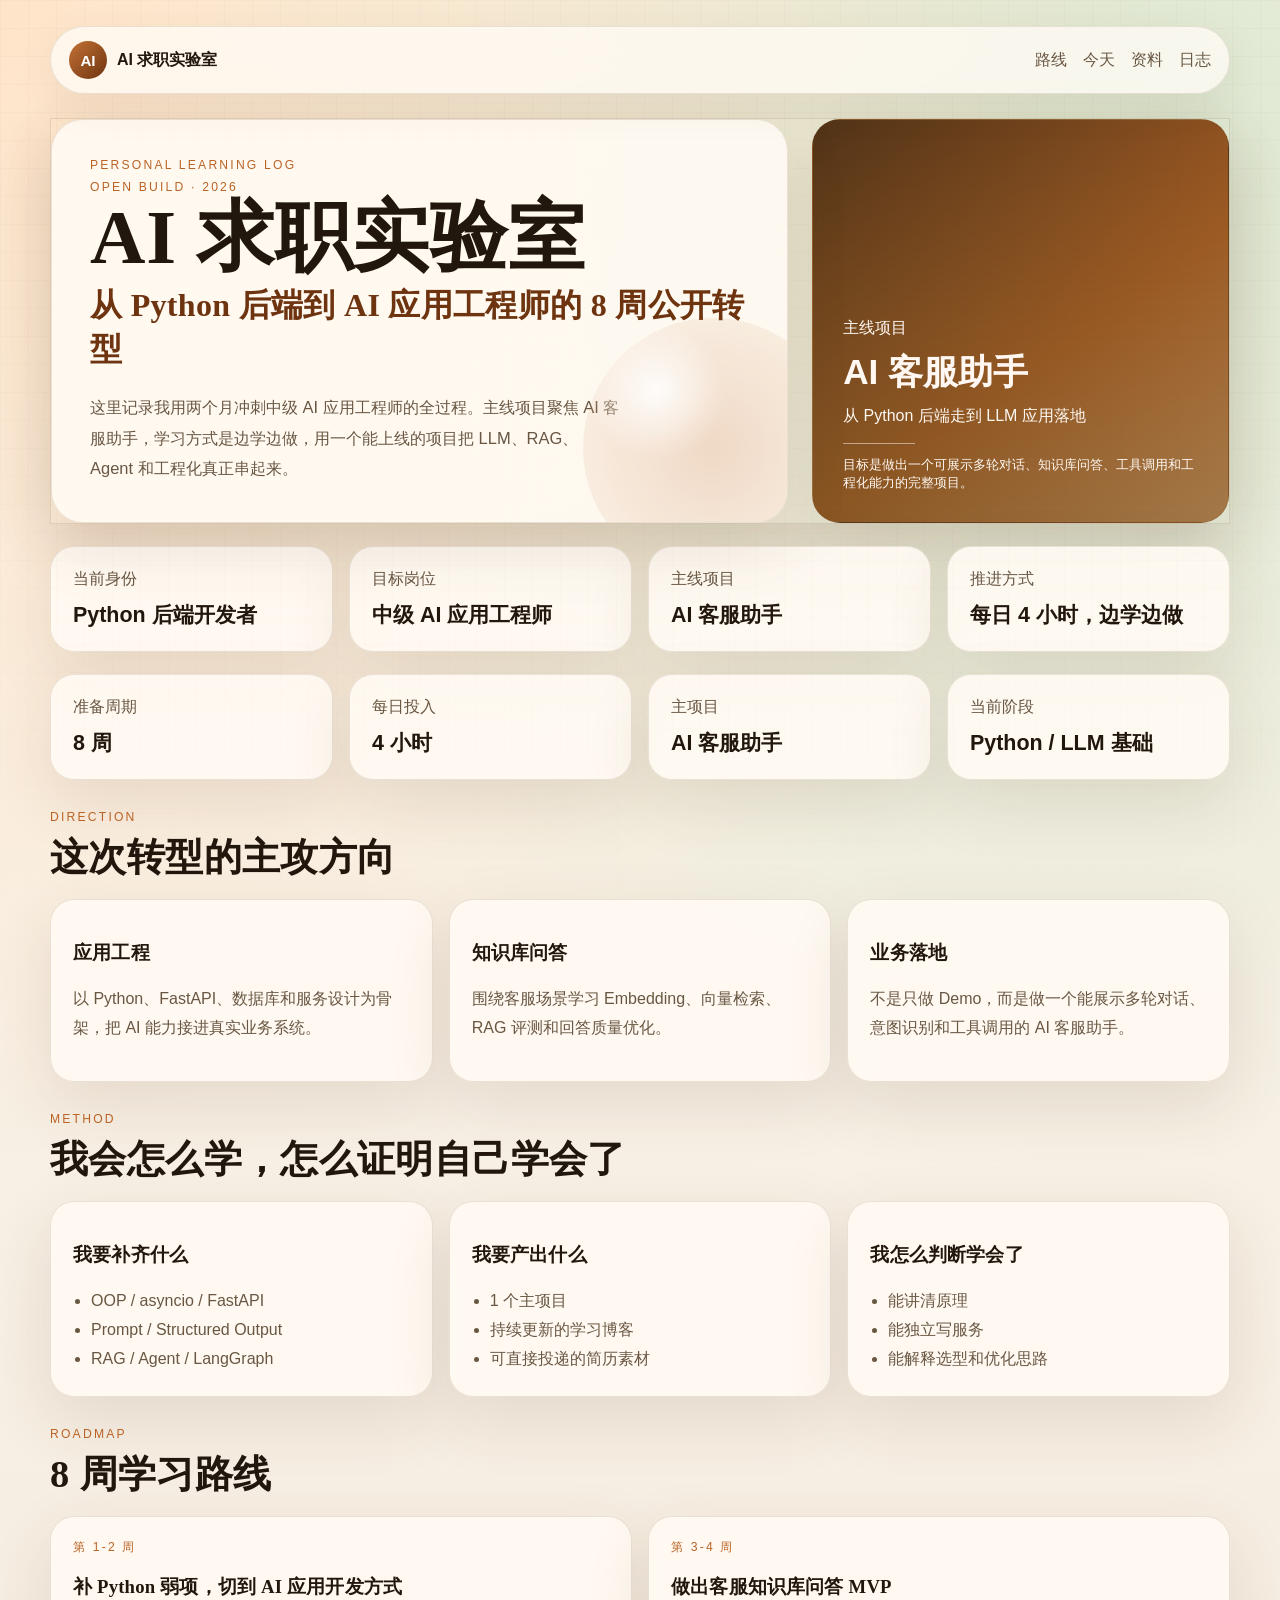
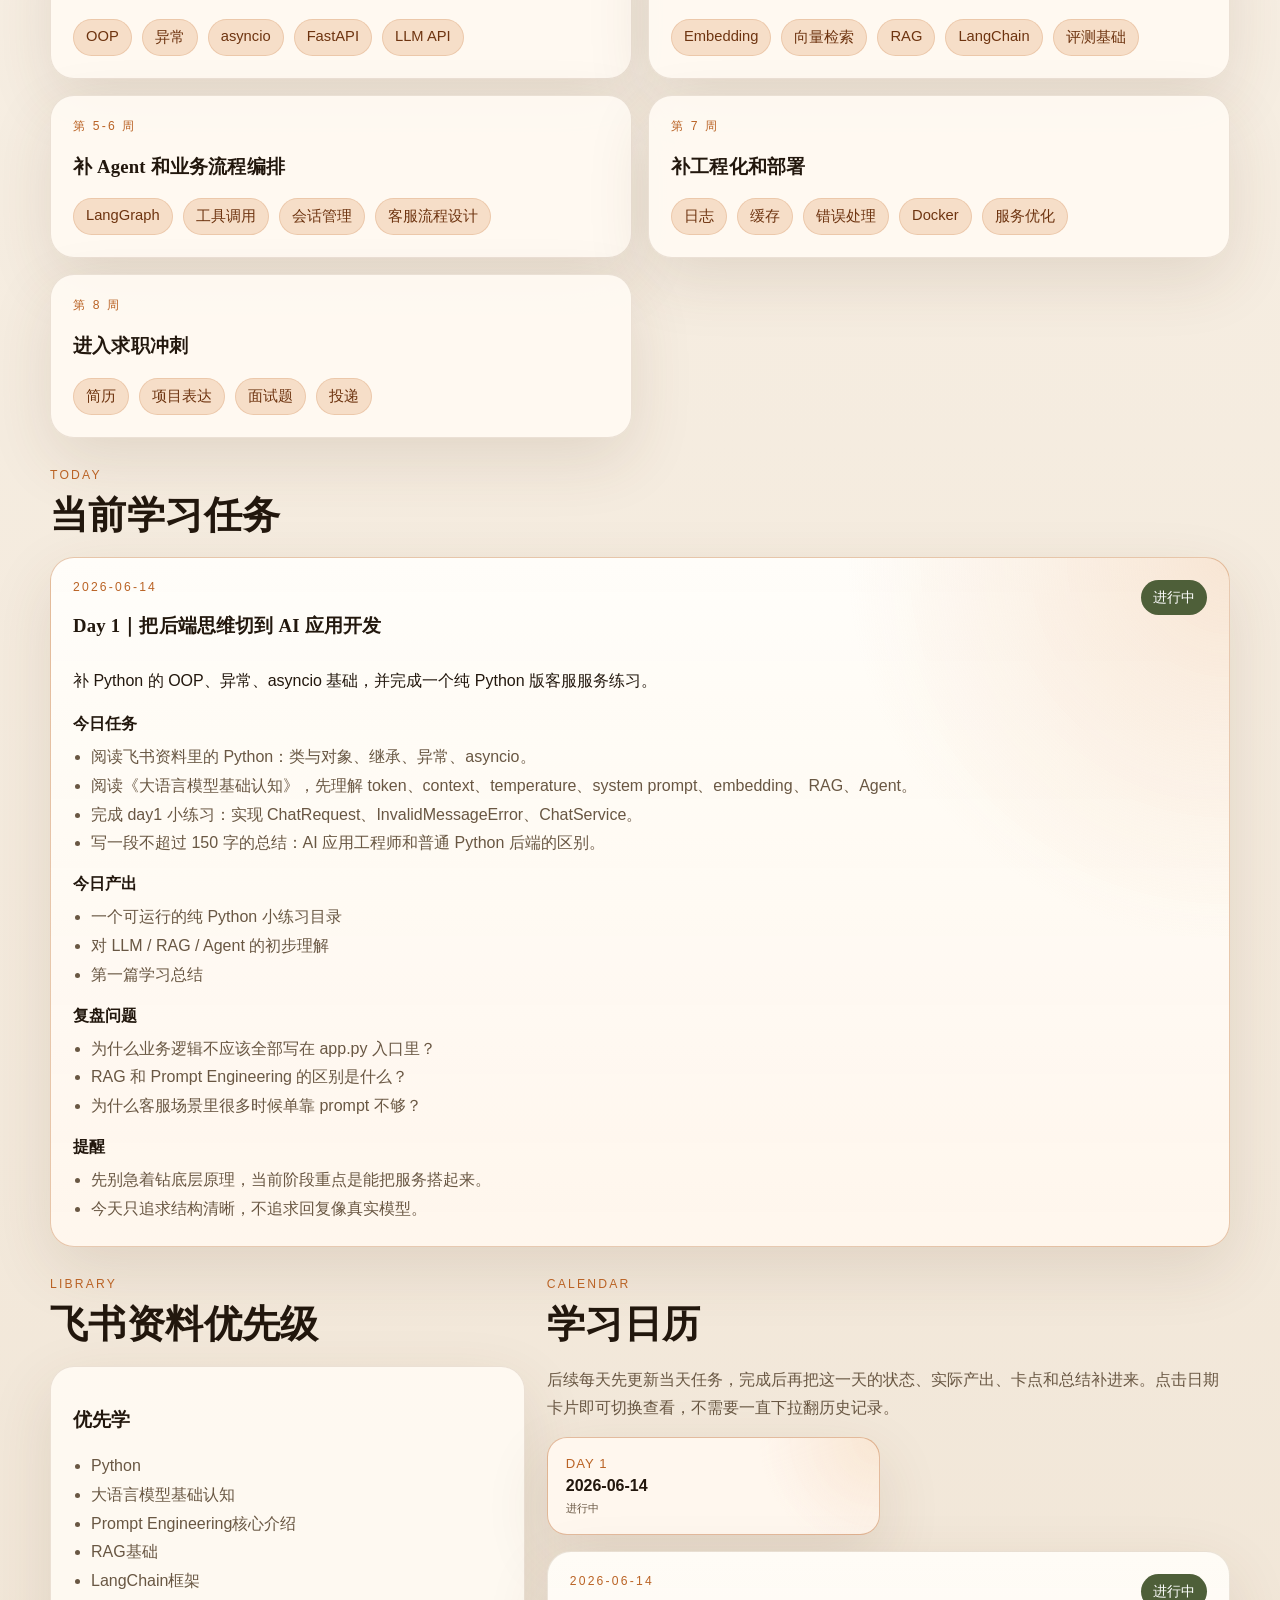
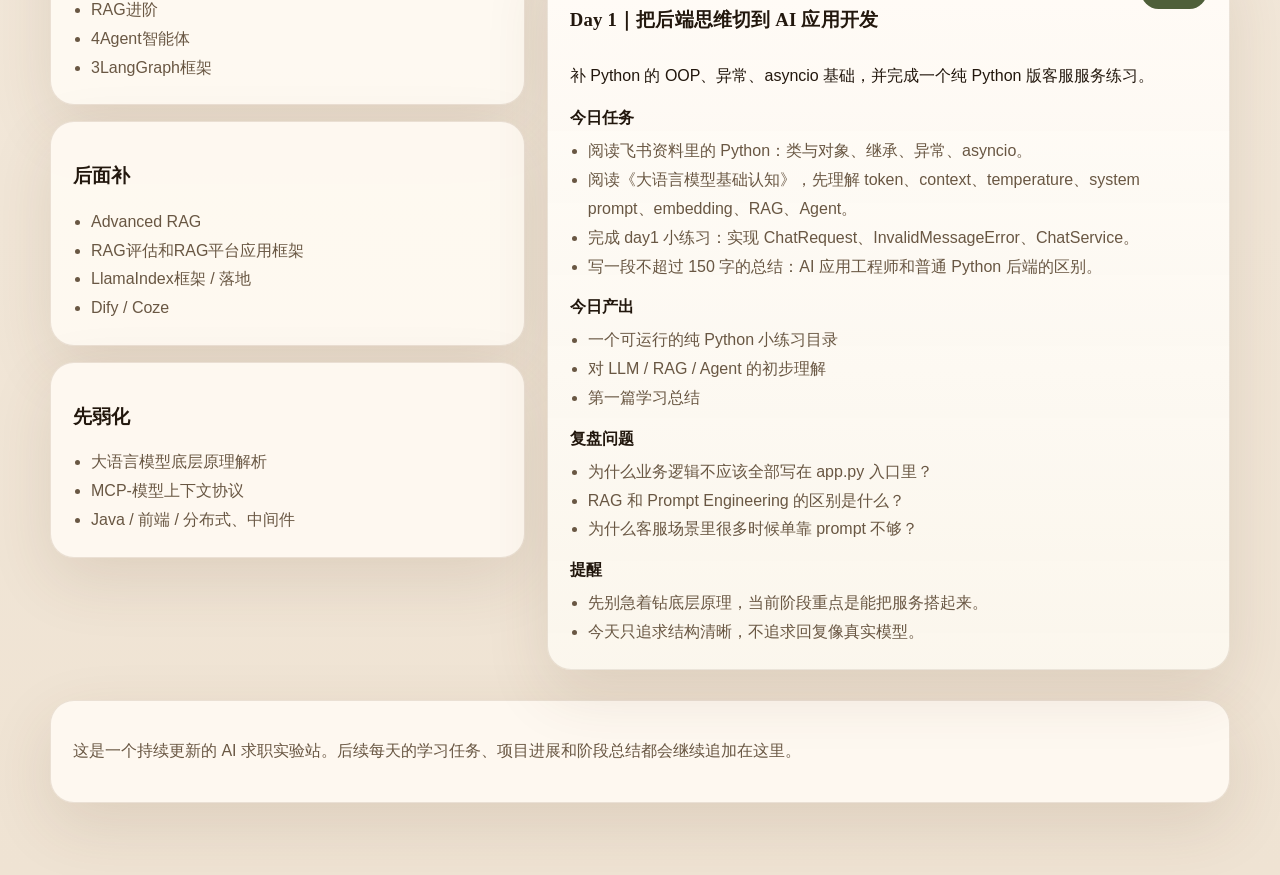
==== calendar.html @ fb32ac77 "Add calendar page" ====
<!doctype html>
<html lang="zh-CN">
  <head>
    <meta charset="UTF-8" />
    <meta name="viewport" content="width=device-width, initial-scale=1.0" />
    <meta name="description" content="AI 求职实验室学习日历页面。" />
    <title>学习日历 | AI 求职实验室</title>
    <link rel="stylesheet" href="./src/styles.css" />
  </head>
  <body data-page="calendar">
    <div id="app"></div>
    <script type="module" src="./src/app.js"></script>
  </body>
</html>
---- src/styles.css ----
:root {
  color-scheme: light;
  --bg: #f5efe6;
  --paper: rgba(255, 250, 243, 0.93);
  --card: rgba(255, 252, 247, 0.9);
  --line: rgba(111, 80, 45, 0.14);
  --text: #22170d;
  --muted: #695743;
  --accent: #ba6325;
  --accent-deep: #6e3410;
  --accent-soft: rgba(241, 208, 178, 0.65);
  --olive: #4e5f39;
  --shadow: 0 22px 64px rgba(92, 57, 30, 0.12);
  font-family: "IBM Plex Sans", "PingFang SC", "Hiragino Sans GB", "Microsoft YaHei", sans-serif;
}

* {
  box-sizing: border-box;
}

html {
  scroll-behavior: smooth;
}

body {
  margin: 0;
  min-width: 320px;
  color: var(--text);
  background:
    radial-gradient(circle at top left, rgba(255, 226, 195, 0.84), transparent 28%),
    radial-gradient(circle at 85% 4%, rgba(210, 226, 198, 0.76), transparent 25%),
    linear-gradient(180deg, #fbf5ec 0%, #efe3d3 100%);
}

body::before {
  content: "";
  position: fixed;
  inset: 0;
  pointer-events: none;
  background-image:
    linear-gradient(rgba(126, 92, 57, 0.035) 1px, transparent 1px),
    linear-gradient(90deg, rgba(126, 92, 57, 0.035) 1px, transparent 1px);
  background-size: 28px 28px;
  mask-image: linear-gradient(180deg, rgba(0, 0, 0, 0.88), rgba(0, 0, 0, 0.16));
}

a {
  color: inherit;
  text-decoration: none;
}

#app {
  min-height: 100vh;
}

.page-shell {
  width: min(1180px, calc(100% - 32px));
  margin: 0 auto;
  padding: 26px 0 72px;
}

.site-header {
  position: sticky;
  top: 14px;
  z-index: 20;
  display: flex;
  align-items: center;
  justify-content: space-between;
  gap: 18px;
  margin-bottom: 24px;
  padding: 14px 18px;
  border: 1px solid var(--line);
  border-radius: 999px;
  background: rgba(255, 251, 245, 0.78);
  box-shadow: 0 12px 40px rgba(89, 59, 34, 0.08);
  backdrop-filter: blur(16px);
}

.brand {
  display: flex;
  gap: 10px;
  align-items: center;
  font-weight: 700;
}

.brand-mark {
  display: inline-grid;
  place-items: center;
  width: 38px;
  height: 38px;
  border-radius: 50%;
  color: white;
  background: linear-gradient(135deg, #c47235, #6e3410);
  font-size: 0.95rem;
}

.site-nav {
  display: flex;
  flex-wrap: wrap;
  gap: 16px;
  color: var(--muted);
}

.site-nav a:hover {
  color: var(--accent-deep);
}

.hero,
.hero-copy,
.hero-panel,
.metric-card,
.identity-card,
.roadmap-card,
.focus-card,
.pillar-card,
.entry-card,
.library-card,
.site-footer {
  border: 1px solid var(--line);
  box-shadow: var(--shadow);
}

.hero {
  display: grid;
  grid-template-columns: minmax(0, 1.45fr) minmax(310px, 0.82fr);
  gap: 24px;
  align-items: stretch;
}

.hero-copy,
.hero-panel,
.metric-card,
.identity-card,
.roadmap-card,
.focus-card,
.pillar-card,
.entry-card,
.library-card,
.site-footer {
  background: var(--paper);
}

.hero-copy {
  position: relative;
  overflow: hidden;
  padding: 38px;
  border-radius: 32px;
}

.hero-copy::after {
  content: "";
  position: absolute;
  right: -56px;
  bottom: -56px;
  width: 260px;
  height: 260px;
  border-radius: 50%;
  background:
    radial-gradient(circle at 28% 28%, rgba(255, 255, 255, 0.88), transparent 26%),
    radial-gradient(circle, rgba(186, 99, 37, 0.21), rgba(186, 99, 37, 0.03));
}

.hero h1,
.hero h2,
.section-title h2,
.roadmap-card h3,
.entry-card h3,
.focus-card h3,
.pillar-card h3,
.library-card h3 {
  font-family: "Iowan Old Style", "Times New Roman", "Songti SC", serif;
  letter-spacing: 0.01em;
}

.hero-badge,
.eyebrow {
  margin: 0 0 8px;
  text-transform: uppercase;
  letter-spacing: 0.18em;
  font-size: 0.76rem;
  color: var(--accent);
}

.hero h1 {
  margin: 0;
  font-size: clamp(2.8rem, 6vw, 4.8rem);
  line-height: 0.94;
}

.hero h2 {
  margin: 10px 0 0;
  font-size: clamp(1.18rem, 3vw, 2rem);
  color: var(--accent-deep);
}

.hero-intro {
  max-width: 58ch;
  margin: 20px 0 0;
  line-height: 1.85;
  color: var(--muted);
  font-size: 1.03rem;
}

.hero-panel {
  display: flex;
  flex-direction: column;
  justify-content: flex-end;
  gap: 10px;
  padding: 30px;
  border-radius: 28px;
  color: #fff8f2;
  background:
    linear-gradient(180deg, rgba(43, 60, 31, 0.15), rgba(43, 60, 31, 0.34)),
    linear-gradient(145deg, #573116 0%, #ba6325 58%, #e2985e 100%);
}

.hero-panel p,
.hero-panel span,
.hero-panel small {
  margin: 0;
}

.hero-panel strong {
  font-size: clamp(1.8rem, 4vw, 2.2rem);
}

.hero-panel-line {
  width: 72px;
  height: 1px;
  margin: 6px 0 2px;
  background: rgba(255, 248, 242, 0.5);
}

.identity-grid,
.metric-grid,
.focus-grid,
.pillar-grid,
.roadmap-grid,
.library-grid,
.entry-list,
.calendar-grid {
  display: grid;
  gap: 16px;
}

.identity-grid {
  grid-template-columns: repeat(4, minmax(0, 1fr));
  margin-top: 22px;
}

.identity-card,
.metric-card,
.focus-card,
.pillar-card,
.roadmap-card,
.library-card,
.entry-card {
  border-radius: 24px;
  padding: 22px;
}

.identity-card span,
.metric-card span {
  display: block;
  color: var(--muted);
  margin-bottom: 10px;
}

.identity-card strong,
.metric-card strong {
  font-size: 1.34rem;
}

.metric-grid {
  grid-template-columns: repeat(4, minmax(0, 1fr));
  margin-top: 22px;
}

.section-block {
  margin-top: 30px;
}

.section-title {
  margin-bottom: 16px;
}

.section-title h2 {
  margin: 0;
  font-size: clamp(1.7rem, 3vw, 2.45rem);
}

.focus-grid,
.pillar-grid,
.roadmap-grid {
  grid-template-columns: repeat(3, minmax(0, 1fr));
}

.roadmap-grid {
  grid-template-columns: repeat(2, minmax(0, 1fr));
}

.focus-card p,
.entry-goal,
.site-footer p {
  line-height: 1.8;
  color: var(--muted);
}

.tag-row {
  display: flex;
  flex-wrap: wrap;
  gap: 10px;
}

.tag {
  padding: 8px 12px;
  border: 1px solid rgba(186, 99, 37, 0.18);
  border-radius: 999px;
  color: var(--accent-deep);
  background: var(--accent-soft);
  font-size: 0.92rem;
}

.pillar-card ul,
.library-card ul,
.entry-card ul {
  margin: 0;
  padding-left: 18px;
  color: var(--muted);
  line-height: 1.8;
}

.split-layout {
  display: grid;
  grid-template-columns: minmax(0, 0.82fr) minmax(0, 1.18fr);
  gap: 22px;
  align-items: start;
}

.calendar-note {
  margin: 0 0 14px;
  line-height: 1.8;
  color: var(--muted);
}

.calendar-grid {
  grid-template-columns: repeat(2, minmax(0, 1fr));
  margin-bottom: 16px;
}

.calendar-card {
  display: flex;
  flex-direction: column;
  gap: 6px;
  align-items: start;
  padding: 18px;
  border: 1px solid var(--line);
  border-radius: 20px;
  background: rgba(255, 252, 247, 0.8);
  color: var(--text);
  box-shadow: var(--shadow);
  text-align: left;
}

.calendar-card.active {
  border-color: rgba(186, 99, 37, 0.4);
  background:
    radial-gradient(circle at top right, rgba(241, 208, 178, 0.45), transparent 35%),
    rgba(255, 248, 240, 0.95);
}

.calendar-day {
  color: var(--accent);
  font-size: 0.82rem;
  letter-spacing: 0.08em;
  text-transform: uppercase;
}

.calendar-card strong {
  font-size: 1rem;
}

.calendar-card small {
  color: var(--muted);
}

.entry-card {
  background:
    linear-gradient(180deg, rgba(255, 252, 247, 0.98), rgba(251, 246, 237, 0.94)),
    var(--paper);
}

.entry-card.featured {
  border-color: rgba(186, 99, 37, 0.34);
  background:
    radial-gradient(circle at top right, rgba(241, 208, 178, 0.52), transparent 28%),
    linear-gradient(180deg, rgba(255, 253, 249, 0.98), rgba(255, 247, 238, 0.94));
}

.entry-head {
  display: flex;
  justify-content: space-between;
  gap: 16px;
  align-items: start;
}

.status {
  flex-shrink: 0;
  padding: 8px 12px;
  border-radius: 999px;
  background: var(--olive);
  color: white;
  font-size: 0.88rem;
}

.entry-goal {
  margin: 10px 0 18px;
  color: var(--text);
}

.entry-card section + section {
  margin-top: 16px;
}

.entry-card h4 {
  margin: 0 0 8px;
}

.site-footer {
  margin-top: 30px;
  border-radius: 24px;
  padding: 20px 22px;
}

@media (max-width: 980px) {
  .hero,
  .split-layout,
  .metric-grid,
  .identity-grid,
  .focus-grid,
  .pillar-grid,
  .roadmap-grid,
  .calendar-grid {
    grid-template-columns: 1fr;
  }

  .page-shell {
    width: min(100% - 24px, 980px);
    padding-top: 20px;
  }

  .site-header {
    top: 10px;
    padding: 12px 14px;
    border-radius: 24px;
  }

  .site-nav {
    gap: 12px;
    font-size: 0.94rem;
  }
}

@media (max-width: 640px) {
  .site-header {
    align-items: start;
    flex-direction: column;
  }

  .hero-copy,
  .hero-panel,
  .identity-card,
  .metric-card,
  .focus-card,
  .pillar-card,
  .roadmap-card,
  .entry-card,
  .library-card,
  .site-footer {
    padding: 18px;
    border-radius: 20px;
  }

  .hero-copy {
    padding-top: 28px;
  }
}
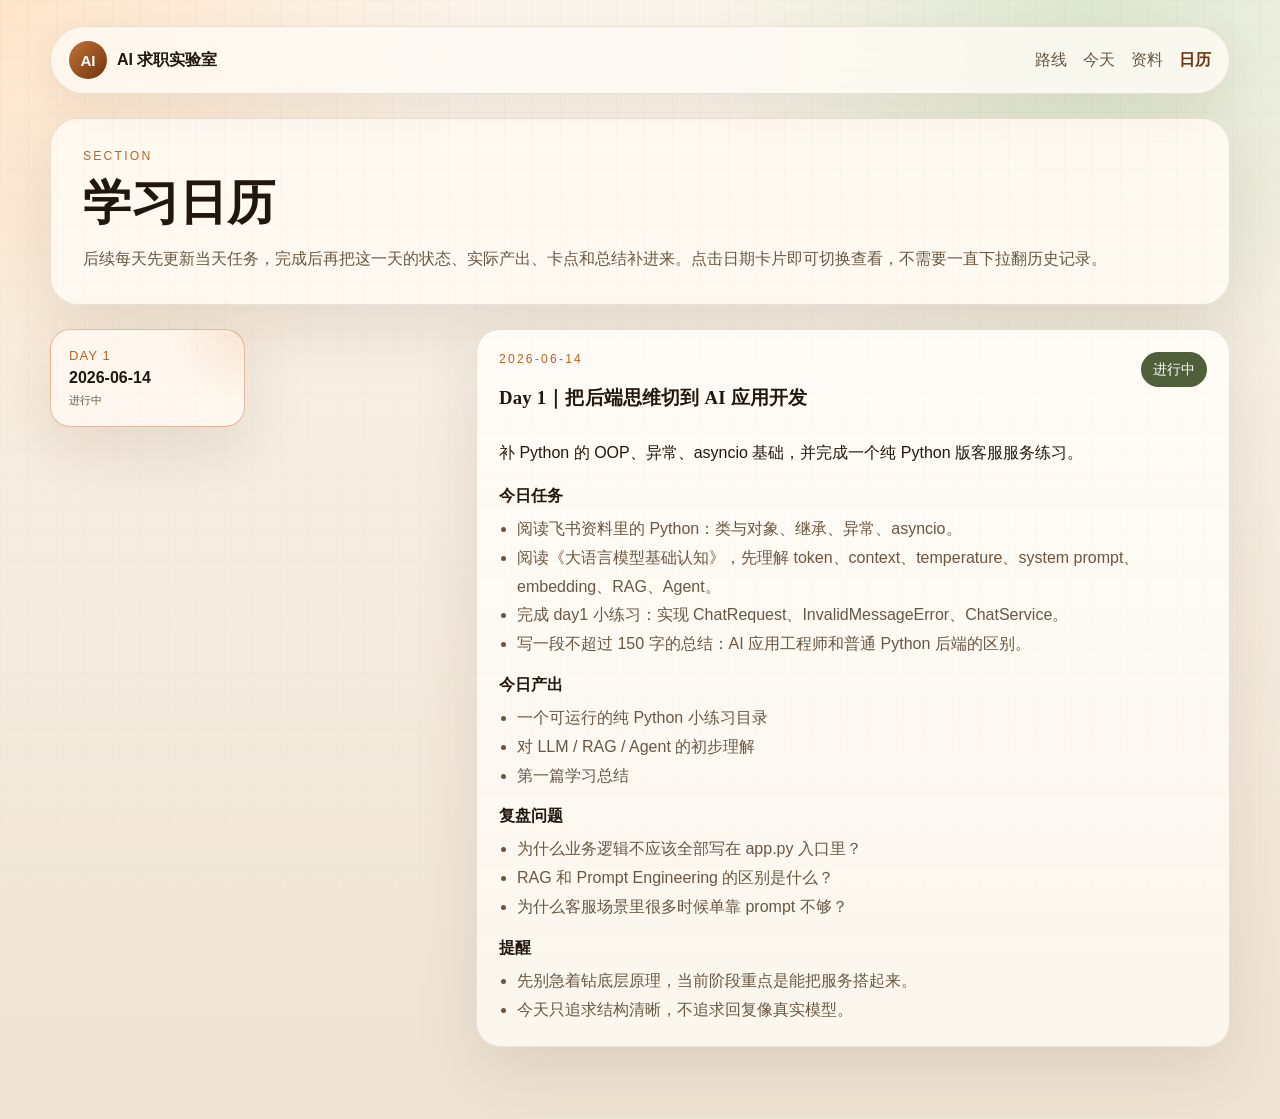
==== commit 8023e08e: "Bust cache for calendar page" ====
--- a/calendar.html
+++ b/calendar.html
@@ -5,10 +5,10 @@
     <meta name="viewport" content="width=device-width, initial-scale=1.0" />
     <meta name="description" content="AI 求职实验室学习日历页面。" />
     <title>学习日历 | AI 求职实验室</title>
-    <link rel="stylesheet" href="./src/styles.css" />
+    <link rel="stylesheet" href="./src/styles.css?v=20260614-multipage" />
   </head>
   <body data-page="calendar">
     <div id="app"></div>
-    <script type="module" src="./src/app.js"></script>
+    <script type="module" src="./src/app.js?v=20260614-multipage"></script>
   </body>
 </html>
--- a/src/styles.css
+++ b/src/styles.css
@@ -101,6 +101,11 @@
   color: var(--muted);
 }
 
+.site-nav a.active {
+  color: var(--accent-deep);
+  font-weight: 700;
+}
+
 .site-nav a:hover {
   color: var(--accent-deep);
 }
@@ -280,6 +285,27 @@
   margin-top: 30px;
 }
 
+.section-hero {
+  padding: 30px 32px;
+  margin-bottom: 24px;
+  border: 1px solid var(--line);
+  border-radius: 28px;
+  background: var(--paper);
+  box-shadow: var(--shadow);
+}
+
+.section-hero h1 {
+  margin: 0 0 10px;
+  font-family: "Iowan Old Style", "Times New Roman", "Songti SC", serif;
+  font-size: clamp(2rem, 4vw, 3rem);
+}
+
+.section-hero p:last-child {
+  margin: 0;
+  line-height: 1.8;
+  color: var(--muted);
+}
+
 .section-title {
   margin-bottom: 16px;
 }
@@ -335,6 +361,53 @@
   grid-template-columns: minmax(0, 0.82fr) minmax(0, 1.18fr);
   gap: 22px;
   align-items: start;
+}
+
+.portal-grid {
+  display: grid;
+  grid-template-columns: repeat(2, minmax(0, 1fr));
+  gap: 18px;
+}
+
+.portal-card {
+  display: block;
+  padding: 24px;
+  border: 1px solid var(--line);
+  border-radius: 24px;
+  background: var(--paper);
+  box-shadow: var(--shadow);
+}
+
+.portal-kicker {
+  display: inline-block;
+  margin-bottom: 10px;
+  color: var(--accent);
+  letter-spacing: 0.12em;
+  text-transform: uppercase;
+  font-size: 0.82rem;
+}
+
+.portal-card strong {
+  display: block;
+  margin-bottom: 10px;
+  font-size: 1.35rem;
+}
+
+.portal-card p {
+  margin: 0;
+  line-height: 1.8;
+  color: var(--muted);
+}
+
+.calendar-layout {
+  display: grid;
+  grid-template-columns: minmax(280px, 0.7fr) minmax(0, 1.3fr);
+  gap: 20px;
+  align-items: start;
+}
+
+.full-width {
+  grid-template-columns: 1fr;
 }
 
 .calendar-note {
@@ -440,7 +513,9 @@
   .focus-grid,
   .pillar-grid,
   .roadmap-grid,
-  .calendar-grid {
+  .calendar-grid,
+  .portal-grid,
+  .calendar-layout {
     grid-template-columns: 1fr;
   }
 
@@ -469,6 +544,7 @@
 
   .hero-copy,
   .hero-panel,
+  .section-hero,
   .identity-card,
   .metric-card,
   .focus-card,
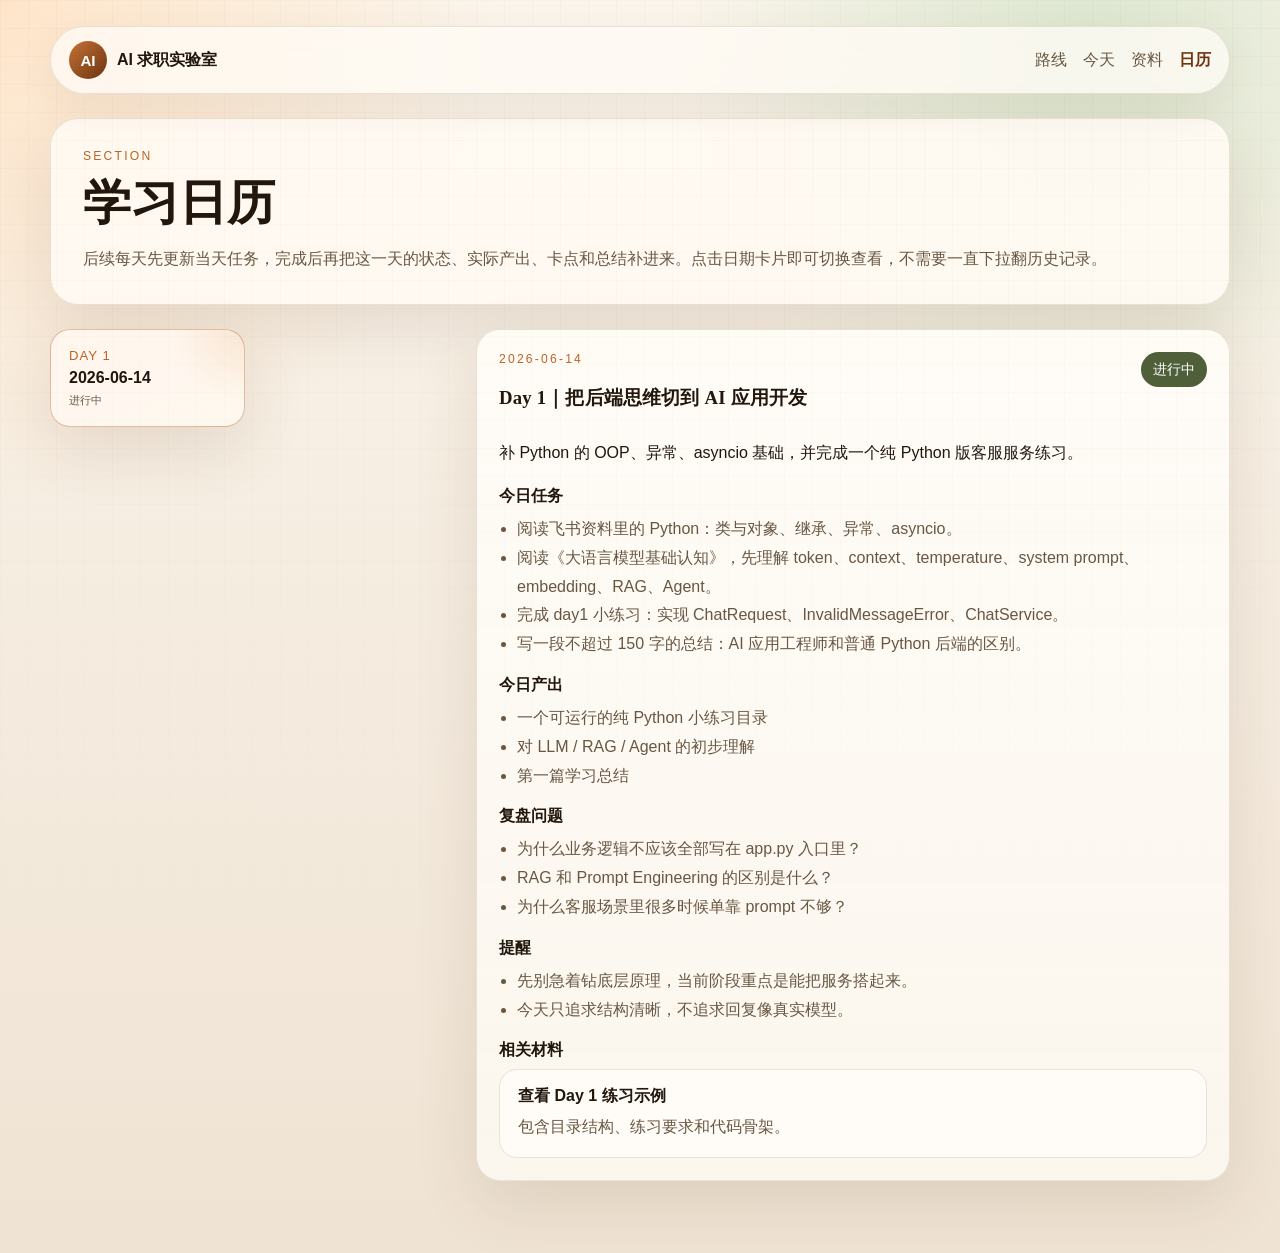
==== commit 0f295c06: "Add files via upload" ====
--- a/calendar.html
+++ b/calendar.html
@@ -5,10 +5,10 @@
     <meta name="viewport" content="width=device-width, initial-scale=1.0" />
     <meta name="description" content="AI 求职实验室学习日历页面。" />
     <title>学习日历 | AI 求职实验室</title>
-    <link rel="stylesheet" href="./src/styles.css?v=20260614-multipage" />
+    <link rel="stylesheet" href="./src/styles.css?v=20260615-exercise" />
   </head>
   <body data-page="calendar">
     <div id="app"></div>
-    <script type="module" src="./src/app.js?v=20260614-multipage"></script>
+    <script type="module" src="./src/app.js?v=20260622-day1"></script>
   </body>
 </html>
--- a/src/styles.css
+++ b/src/styles.css
@@ -399,11 +399,84 @@
   color: var(--muted);
 }
 
+.related-links {
+  display: grid;
+  gap: 12px;
+}
+
+.related-link-card {
+  display: block;
+  padding: 16px 18px;
+  border: 1px solid var(--line);
+  border-radius: 18px;
+  background: rgba(255, 252, 247, 0.86);
+}
+
+.related-link-card strong {
+  display: block;
+  margin-bottom: 6px;
+}
+
+.related-link-card span {
+  color: var(--muted);
+  line-height: 1.7;
+}
+
 .calendar-layout {
   display: grid;
   grid-template-columns: minmax(280px, 0.7fr) minmax(0, 1.3fr);
   gap: 20px;
   align-items: start;
+}
+
+.exercise-layout {
+  display: grid;
+  grid-template-columns: repeat(2, minmax(0, 1fr));
+  gap: 18px;
+}
+
+.exercise-card {
+  padding: 22px;
+  border: 1px solid var(--line);
+  border-radius: 24px;
+  background: var(--paper);
+  box-shadow: var(--shadow);
+}
+
+.exercise-card h2 {
+  margin: 0 0 12px;
+  font-family: "Iowan Old Style", "Times New Roman", "Songti SC", serif;
+}
+
+.exercise-card ul {
+  margin: 0;
+  padding-left: 18px;
+  line-height: 1.8;
+  color: var(--muted);
+}
+
+.exercise-card pre {
+  margin: 0 0 14px;
+  padding: 16px;
+  overflow: auto;
+  border-radius: 16px;
+  background: #2a221b;
+  color: #f6eee6;
+}
+
+.exercise-card code {
+  font-family: "SFMono-Regular", "Menlo", monospace;
+}
+
+.full-span {
+  grid-column: 1 / -1;
+}
+
+.back-link {
+  display: inline-block;
+  margin-top: 16px;
+  color: var(--accent-deep);
+  font-weight: 700;
 }
 
 .full-width {
@@ -515,7 +588,8 @@
   .roadmap-grid,
   .calendar-grid,
   .portal-grid,
-  .calendar-layout {
+  .calendar-layout,
+  .exercise-layout {
     grid-template-columns: 1fr;
   }
 
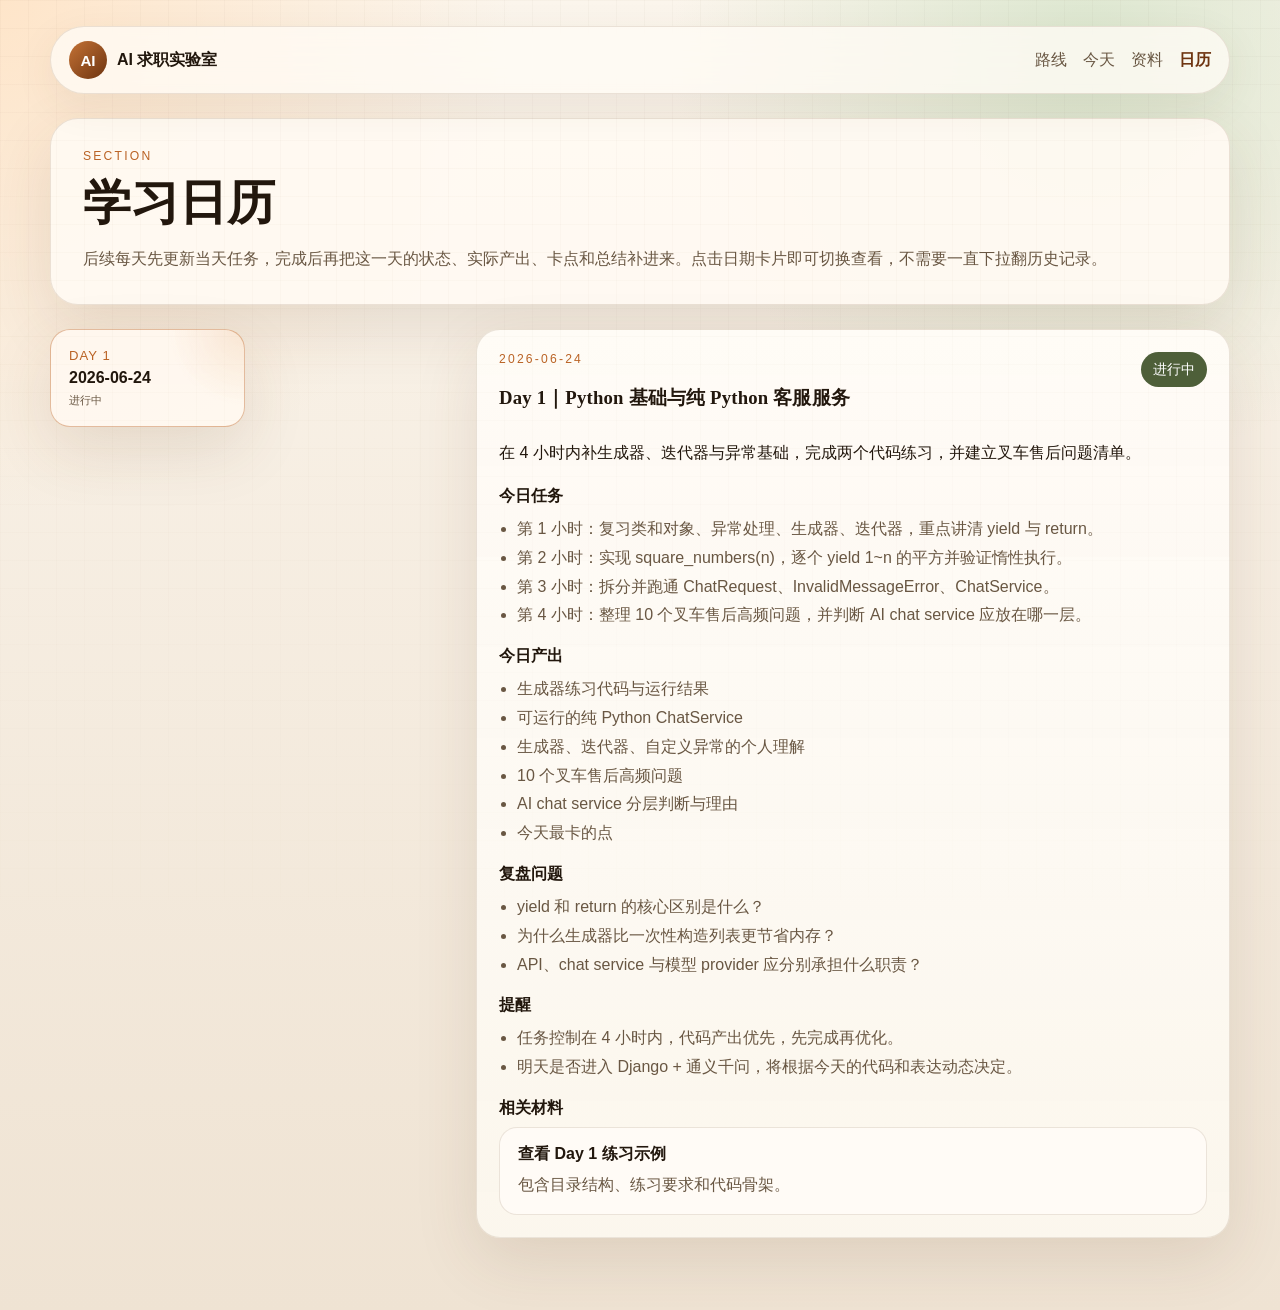
==== commit e1c73d62: "update June 24 plan cache: calendar.html" ====
--- a/calendar.html
+++ b/calendar.html
@@ -9,6 +9,6 @@
   </head>
   <body data-page="calendar">
     <div id="app"></div>
-    <script type="module" src="./src/app.js?v=20260622-day1"></script>
+    <script type="module" src="./src/app.js?v=20260624-day1"></script>
   </body>
 </html>
